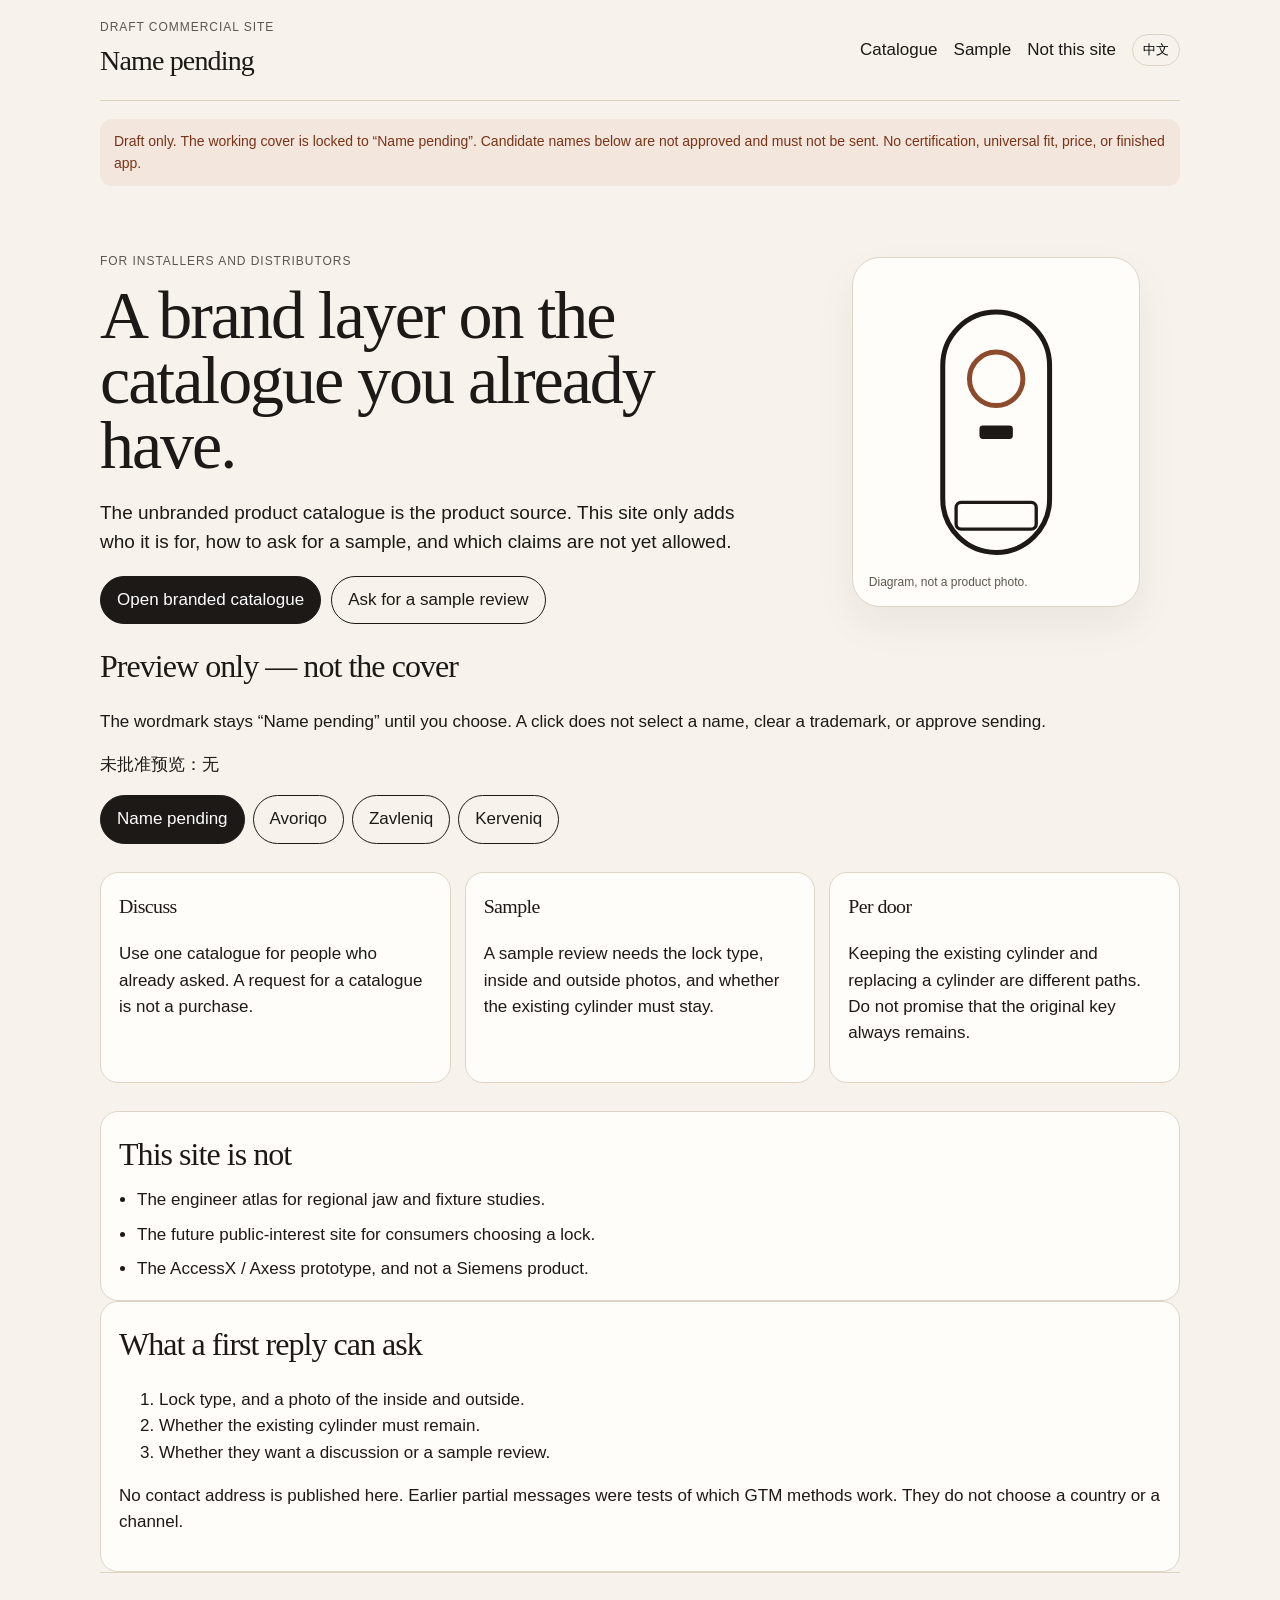
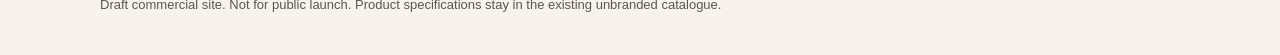
==== 60_website/index.html @ 026b2df5 "S10: 工作分支留档总览、品牌草稿和网站，不合并 main 把尚未入库的导航、候选名和问法抽取步骤提交到当前分支。网站草稿 5 个文件一并入库。不改默认分支。  Co-authored-by: ar" ====
<!DOCTYPE html>
<html lang="en" data-lang="en">
<head>
  <meta charset="utf-8">
  <meta name="viewport" content="width=device-width, initial-scale=1">
  <title>Brand draft — installer catalogue site</title>
  <link rel="stylesheet" href="styles.css">
</head>
<body>
  <header class="wrap top">
    <a class="brand-lockup" href="index.html">
      <span class="eyebrow en">Draft commercial site</span>
      <span class="eyebrow zh">商业网站草稿</span>
      <span class="wordmark" id="wordmark">Name pending</span>
    </a>
    <nav>
      <a href="catalog.html"><span class="en">Catalogue</span><span class="zh">目录</span></a>
      <a href="#sample"><span class="en">Sample</span><span class="zh">样品</span></a>
      <a href="#not"><span class="en">Not this site</span><span class="zh">不是这些站</span></a>
      <button class="lang" type="button" id="lang">中文</button>
    </nav>
  </header>

  <main class="wrap">
    <p class="banner">
      <span class="en">Draft only. The working cover is locked to “Name pending”. Candidate names below are not approved and must not be sent. No certification, universal fit, price, or finished app.</span>
      <span class="zh">仅为草稿。本版封面锁定为“Name pending”。下面的候选名未批准，不能外发。不声称认证、全门适配、价格或成品 App。</span>
    </p>

    <section class="hero">
      <div>
        <p class="eyebrow en">For installers and distributors</p>
        <p class="eyebrow zh">给安装商和分销</p>
        <h1>
          <span class="en">A brand layer on the catalogue you already have.</span>
          <span class="zh">在已完成的无品牌目录上加品牌层。</span>
        </h1>
        <p class="lede en">The unbranded product catalogue is the product source. This site only adds who it is for, how to ask for a sample, and which claims are not yet allowed.</p>
        <p class="lede zh">无品牌产品目录仍是产品事实来源。这个网站只增加受众、样品询问方式，以及现在还不能写的声称。</p>
        <div class="actions">
          <a class="button solid" href="catalog.html"><span class="en">Open branded catalogue</span><span class="zh">打开品牌目录</span></a>
          <a class="button" href="#sample"><span class="en">Ask for a sample review</span><span class="zh">询问样品评估</span></a>
        </div>
      </div>
      <figure class="glyph">
        <svg viewBox="0 0 120 180" aria-hidden="true">
          <rect x="28" y="18" width="64" height="144" rx="32" fill="none" stroke="#1c1917" stroke-width="3"/>
          <circle cx="60" cy="58" r="16" fill="none" stroke="#8d4b2d" stroke-width="3"/>
          <rect x="50" y="86" width="20" height="8" rx="2" fill="#1c1917"/>
          <rect x="36" y="132" width="48" height="16" rx="3" fill="none" stroke="#1c1917" stroke-width="2"/>
        </svg>
        <figcaption class="en">Diagram, not a product photo.</figcaption>
        <figcaption class="zh">示意图，不是产品照片。</figcaption>
      </figure>
    </section>

    <section>
      <h2 class="en">Preview only — not the cover</h2>
      <h2 class="zh">只供预览，不是封面</h2>
      <p class="en">The wordmark stays “Name pending” until you choose. A click does not select a name, clear a trademark, or approve sending.</p>
      <p class="zh">在你点名之前，字标保持“Name pending”。点一下不会选定名字，也不会完成商标清查或批准外发。</p>
      <p id="preview-line">未批准预览：无</p>
      <div class="choices" id="choices">
        <button class="choice" type="button" data-brand="pending" aria-pressed="true">Name pending</button>
        <button class="choice" type="button" data-brand="avoriqo">Avoriqo</button>
        <button class="choice" type="button" data-brand="zavleniq">Zavleniq</button>
        <button class="choice" type="button" data-brand="kerveniq">Kerveniq</button>
      </div>
    </section>

    <section class="grid">
      <article class="card">
        <h3 class="en">Discuss</h3>
        <h3 class="zh">讨论</h3>
        <p class="en">Use one catalogue for people who already asked. A request for a catalogue is not a purchase.</p>
        <p class="zh">已经索取目录的人共用一份目录。索取目录不是采购。</p>
      </article>
      <article class="card">
        <h3 class="en">Sample</h3>
        <h3 class="zh">样品</h3>
        <p class="en">A sample review needs the lock type, inside and outside photos, and whether the existing cylinder must stay.</p>
        <p class="zh">样品评估需要锁型、内外照片，以及现有锁芯是否必须保留。</p>
      </article>
      <article class="card">
        <h3 class="en">Per door</h3>
        <h3 class="zh">逐门核对</h3>
        <p class="en">Keeping the existing cylinder and replacing a cylinder are different paths. Do not promise that the original key always remains.</p>
        <p class="zh">保留原锁芯和更换锁芯是两条路径。不能承诺原钥匙始终还能用。</p>
      </article>
    </section>

    <section class="sheet" id="not">
      <h2 class="en">This site is not</h2>
      <h2 class="zh">这个网站不是</h2>
      <ul class="no-list">
        <li class="en">The engineer atlas for regional jaw and fixture studies.</li>
        <li class="zh">给工程师研究区域夹爪和固定方式的资料站。</li>
        <li class="en">The future public-interest site for consumers choosing a lock.</li>
        <li class="zh">以后给消费者选配门锁的公益站。</li>
        <li class="en">The AccessX / Axess prototype, and not a Siemens product.</li>
        <li class="zh">AccessX／Axess 原型，也不是西门子产品。</li>
      </ul>
    </section>

    <section class="sheet" id="sample">
      <h2 class="en">What a first reply can ask</h2>
      <h2 class="zh">第一封回复可以问什么</h2>
      <ol>
        <li class="en">Lock type, and a photo of the inside and outside.</li>
        <li class="zh">锁型，以及内侧和外侧照片。</li>
        <li class="en">Whether the existing cylinder must remain.</li>
        <li class="zh">现有锁芯是否必须保留。</li>
        <li class="en">Whether they want a discussion or a sample review.</li>
        <li class="zh">他们要的是讨论，还是样品评估。</li>
      </ol>
      <p class="en">No contact address is published here. Earlier partial messages were tests of which GTM methods work. They do not choose a country or a channel.</p>
      <p class="zh">这里不公布联系地址。此前部分消息是为了测试哪些 GTM 方法有效，不能据此选定国家或渠道。</p>
    </section>
  </main>

  <footer class="wrap">
    <span class="en">Draft commercial site. Not for public launch. Product specifications stay in the existing unbranded catalogue.</span>
    <span class="zh">商业网站草稿。不是公开发布。产品规格仍以已完成的无品牌目录为准。</span>
  </footer>
  <script src="site.js"></script>
</body>
</html>
---- 60_website/styles.css ----
:root {
  --ink: #1c1917;
  --muted: #5c564e;
  --line: #ddd4c6;
  --paper: #f7f3ec;
  --card: #fffdf9;
  --copper: #8d4b2d;
  --copper-soft: #f3e6dc;
  --warn: #7a3418;
  --shadow: 0 18px 40px rgba(28, 25, 23, 0.06);
  --serif: "Iowan Old Style", "Palatino Linotype", Palatino, Georgia, serif;
  --sans: "Avenir Next", "Segoe UI", "PingFang SC", "Noto Sans SC", sans-serif;
}

* { box-sizing: border-box; }
html { scroll-behavior: smooth; }
body {
  margin: 0;
  color: var(--ink);
  background: var(--paper);
  font-family: var(--sans);
  font-size: 17px;
  line-height: 1.55;
}
a { color: var(--copper); }
img { max-width: 100%; }

.wrap { width: min(1080px, calc(100% - 32px)); margin: 0 auto; }
.top {
  display: flex;
  justify-content: space-between;
  gap: 16px;
  align-items: center;
  padding: 18px 0;
  border-bottom: 1px solid var(--line);
}
.brand-lockup { display: flex; flex-direction: column; gap: 2px; text-decoration: none; color: inherit; }
.wordmark { font-family: var(--serif); font-size: 28px; letter-spacing: -0.03em; }
.eyebrow { color: var(--muted); font-size: 12px; letter-spacing: 0.08em; text-transform: uppercase; }
nav { display: flex; gap: 16px; align-items: center; flex-wrap: wrap; }
nav a { text-decoration: none; color: var(--ink); }
.lang { border: 1px solid var(--line); background: transparent; border-radius: 999px; padding: 6px 10px; cursor: pointer; }

.banner, .draft-note {
  background: var(--copper-soft);
  color: var(--warn);
  border-radius: 12px;
  padding: 12px 14px;
  margin: 18px 0;
  font-size: 14px;
}
.hero { display: grid; grid-template-columns: 1.3fr 0.7fr; gap: 28px; padding: 36px 0 18px; }
h1, h2, h3 { font-family: var(--serif); font-weight: 500; letter-spacing: -0.03em; }
h1 { font-size: clamp(40px, 6vw, 68px); line-height: 0.96; margin: 8px 0 14px; }
h2 { font-size: 32px; margin: 0 0 8px; }
.lede { font-size: 19px; max-width: 42rem; }
.actions { display: flex; gap: 10px; flex-wrap: wrap; margin-top: 18px; }
.button, button.choice {
  border-radius: 999px;
  padding: 10px 16px;
  text-decoration: none;
  border: 1px solid var(--ink);
  color: var(--ink);
  background: transparent;
  cursor: pointer;
  font: inherit;
}
.button.solid, button.choice[aria-pressed="true"] { background: var(--ink); color: white; }

.glyph {
  background: var(--card);
  border: 1px solid var(--line);
  border-radius: 28px;
  min-height: 280px;
  box-shadow: var(--shadow);
  display: grid;
  place-items: center;
  position: relative;
}
.glyph svg { width: min(220px, 70%); height: auto; }
.glyph figcaption { position: absolute; left: 16px; bottom: 14px; color: var(--muted); font-size: 12px; }

.grid { display: grid; grid-template-columns: repeat(3, 1fr); gap: 14px; padding: 10px 0 28px; }
.card, .sheet {
  background: var(--card);
  border: 1px solid var(--line);
  border-radius: 18px;
  padding: 18px;
}
.card h3 { margin-top: 0; }
.no-list { margin: 0; padding-left: 18px; }
.no-list li + li { margin-top: 8px; }

.choices { display: flex; gap: 8px; flex-wrap: wrap; margin: 12px 0 18px; }
footer { border-top: 1px solid var(--line); color: var(--muted); font-size: 13px; padding: 22px 0 40px; }

.catalog { width: min(860px, calc(100% - 32px)); margin: 24px auto 48px; }
.cover {
  background: var(--ink);
  color: white;
  border-radius: 28px;
  padding: 42px 36px;
  min-height: 420px;
  display: flex;
  flex-direction: column;
  justify-content: space-between;
}
.cover .wordmark { font-size: 64px; }
.cover p { max-width: 36rem; color: #f3eadf; }
.page { margin-top: 16px; }
table { width: 100%; border-collapse: collapse; font-size: 15px; }
th, td { text-align: left; vertical-align: top; border-top: 1px solid var(--line); padding: 10px 8px; }
th { color: var(--muted); font-weight: 600; width: 28%; }

[data-lang="en"] .zh, [data-lang="zh"] .en { display: none; }

@media (max-width: 800px) {
  .hero, .grid { grid-template-columns: 1fr; }
  .cover .wordmark { font-size: 46px; }
}
@media print {
  .top, .banner, .choices, footer, .no-print { display: none !important; }
  body { background: white; }
  .cover, .sheet { break-inside: avoid; box-shadow: none; }
}
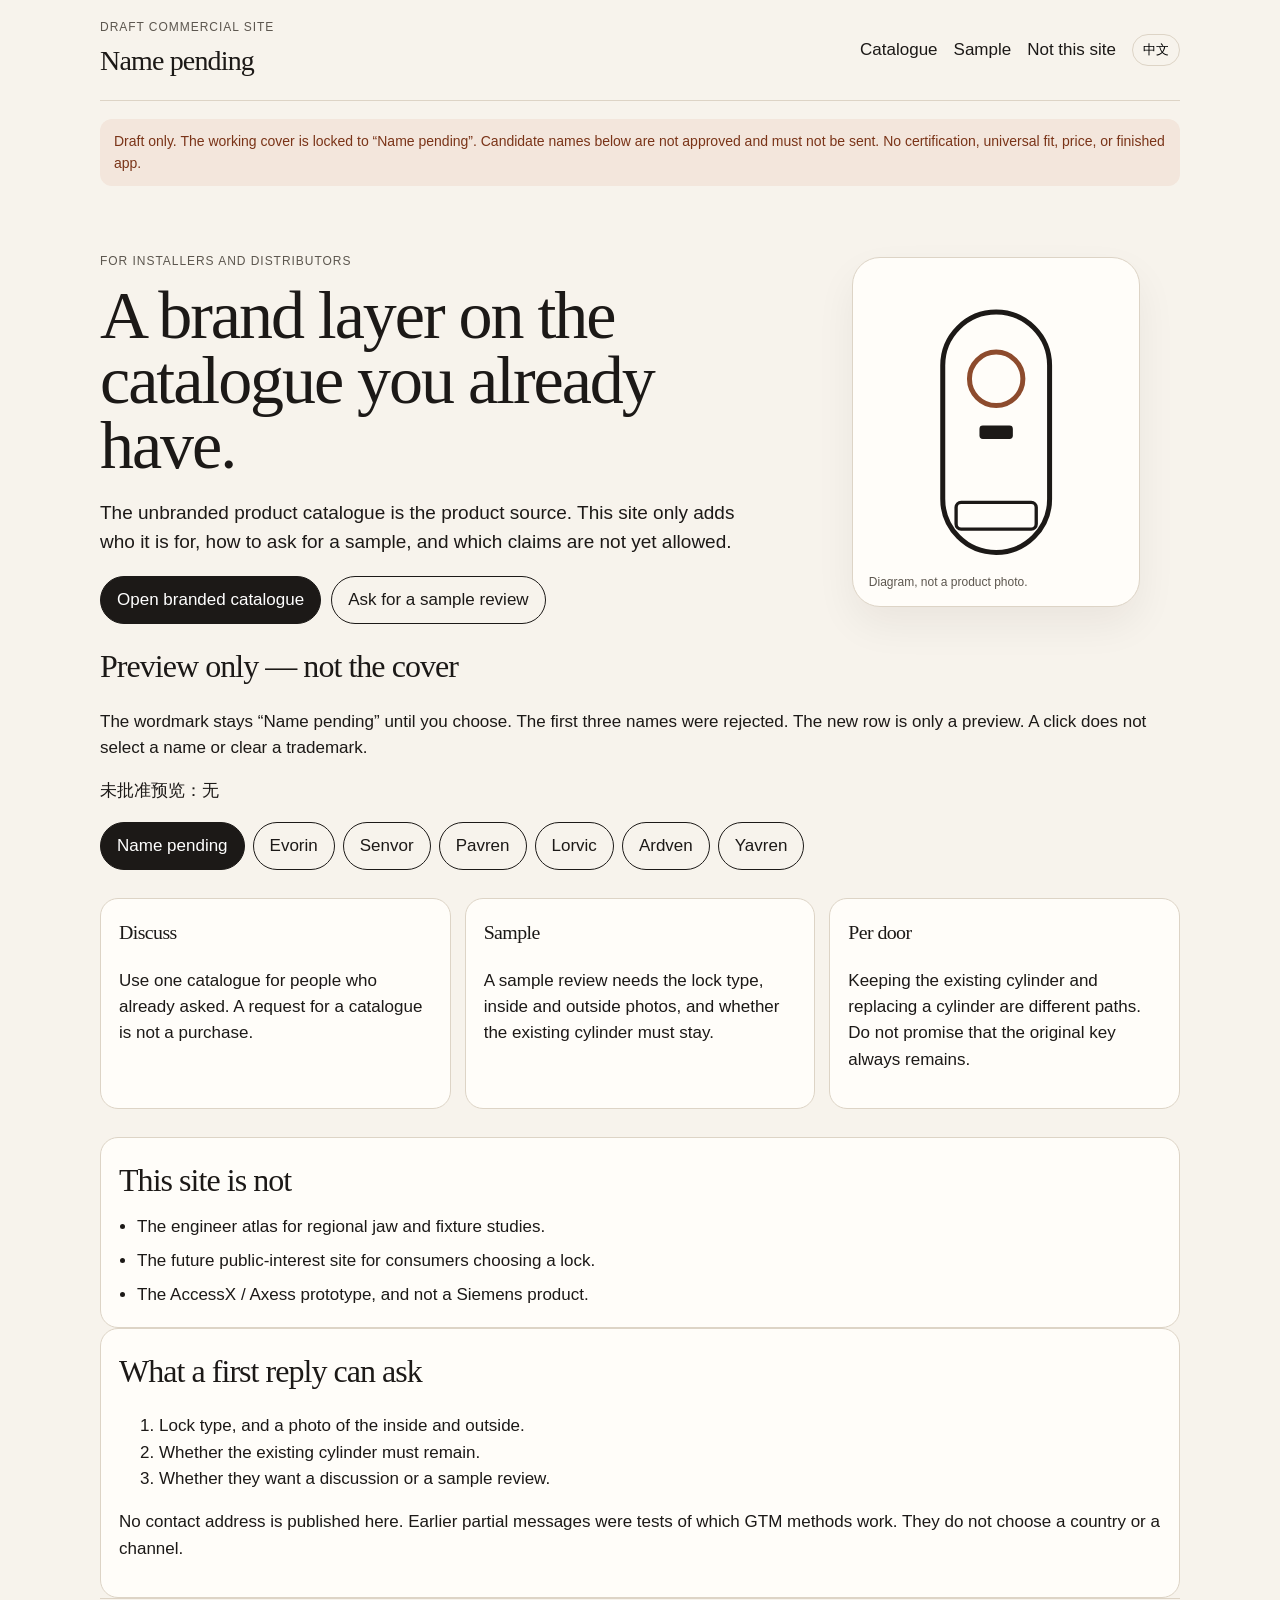
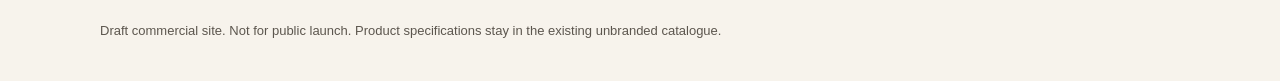
==== commit a477f4ce: "S10: 中文文件名改为英文，只留在工作分支 Diff 里的 Unknown file 是中文文件名。改成英文名并记下不合并进 main。三个旧候选已否，封面仍未选定。  Co-authored-by" ====
--- a/60_website/index.html
+++ b/60_website/index.html
@@ -57,14 +57,17 @@
     <section>
       <h2 class="en">Preview only — not the cover</h2>
       <h2 class="zh">只供预览，不是封面</h2>
-      <p class="en">The wordmark stays “Name pending” until you choose. A click does not select a name, clear a trademark, or approve sending.</p>
-      <p class="zh">在你点名之前，字标保持“Name pending”。点一下不会选定名字，也不会完成商标清查或批准外发。</p>
+      <p class="en">The wordmark stays “Name pending” until you choose. The first three names were rejected. The new row is only a preview. A click does not select a name or clear a trademark.</p>
+      <p class="zh">在你点名之前，字标保持“Name pending”。前三个名字已否。新的一行只是预览。点一下不会选定，也不会完成商标清查。</p>
       <p id="preview-line">未批准预览：无</p>
       <div class="choices" id="choices">
         <button class="choice" type="button" data-brand="pending" aria-pressed="true">Name pending</button>
-        <button class="choice" type="button" data-brand="avoriqo">Avoriqo</button>
-        <button class="choice" type="button" data-brand="zavleniq">Zavleniq</button>
-        <button class="choice" type="button" data-brand="kerveniq">Kerveniq</button>
+        <button class="choice" type="button" data-brand="evorin">Evorin</button>
+        <button class="choice" type="button" data-brand="senvor">Senvor</button>
+        <button class="choice" type="button" data-brand="pavren">Pavren</button>
+        <button class="choice" type="button" data-brand="lorvic">Lorvic</button>
+        <button class="choice" type="button" data-brand="ardven">Ardven</button>
+        <button class="choice" type="button" data-brand="yavren">Yavren</button>
       </div>
     </section>
 
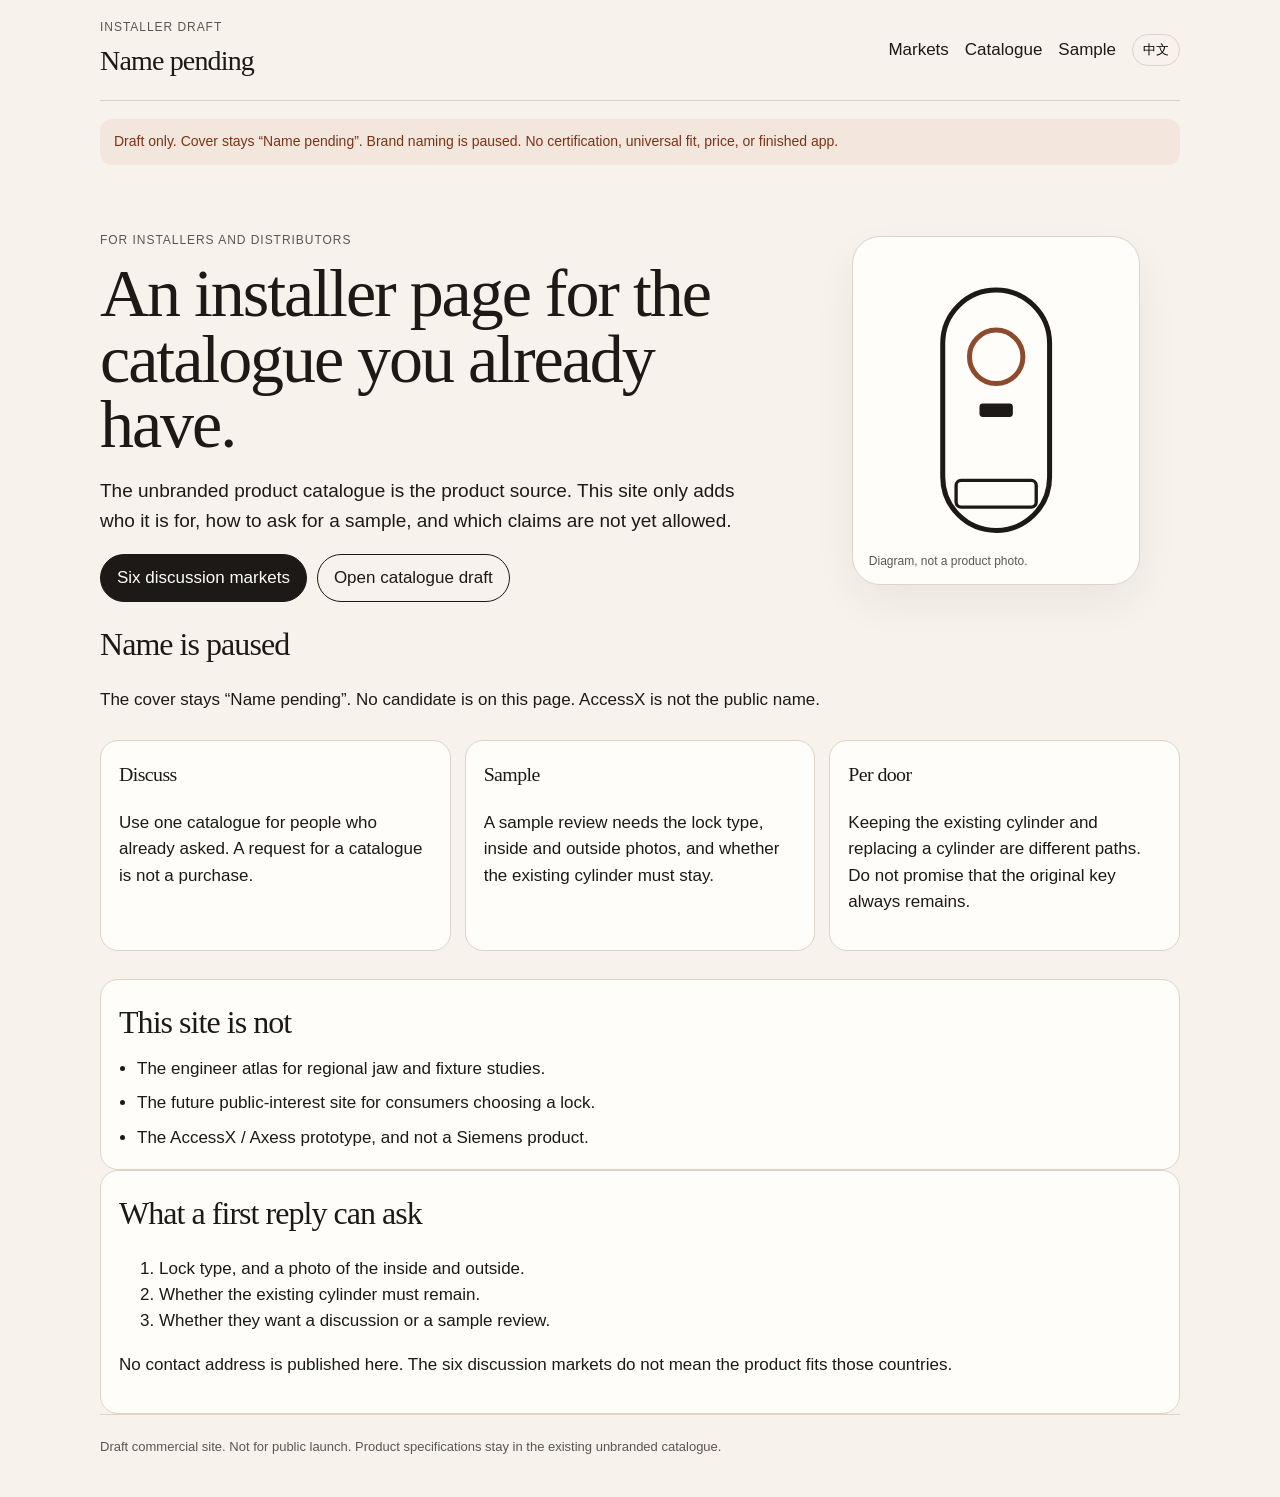
==== commit e2cefd04: "S10: 目录句子核对后瘦身，只留在工作分支 两份英中目录的工具文本已对照安装商页。冲突旧断言改由目录覆盖，星号目标不升格。不合并 main。  Co-authored-by: arena-agent" ====
--- a/60_website/index.html
+++ b/60_website/index.html
@@ -3,28 +3,28 @@
 <head>
   <meta charset="utf-8">
   <meta name="viewport" content="width=device-width, initial-scale=1">
-  <title>Brand draft — installer catalogue site</title>
+  <title>Installer draft — Name pending</title>
   <link rel="stylesheet" href="styles.css">
 </head>
 <body>
   <header class="wrap top">
     <a class="brand-lockup" href="index.html">
-      <span class="eyebrow en">Draft commercial site</span>
-      <span class="eyebrow zh">商业网站草稿</span>
+      <span class="eyebrow en">Installer draft</span>
+      <span class="eyebrow zh">安装商草稿</span>
       <span class="wordmark" id="wordmark">Name pending</span>
     </a>
     <nav>
+      <a href="markets.html"><span class="en">Markets</span><span class="zh">市场</span></a>
       <a href="catalog.html"><span class="en">Catalogue</span><span class="zh">目录</span></a>
       <a href="#sample"><span class="en">Sample</span><span class="zh">样品</span></a>
-      <a href="#not"><span class="en">Not this site</span><span class="zh">不是这些站</span></a>
       <button class="lang" type="button" id="lang">中文</button>
     </nav>
   </header>
 
   <main class="wrap">
     <p class="banner">
-      <span class="en">Draft only. The working cover is locked to “Name pending”. Candidate names below are not approved and must not be sent. No certification, universal fit, price, or finished app.</span>
-      <span class="zh">仅为草稿。本版封面锁定为“Name pending”。下面的候选名未批准，不能外发。不声称认证、全门适配、价格或成品 App。</span>
+      <span class="en">Draft only. Cover stays “Name pending”. Brand naming is paused. No certification, universal fit, price, or finished app.</span>
+      <span class="zh">仅为草稿。封面保持“Name pending”。品牌取名先暂停。不声称认证、全门适配、价格或成品 App。</span>
     </p>
 
     <section class="hero">
@@ -32,14 +32,14 @@
         <p class="eyebrow en">For installers and distributors</p>
         <p class="eyebrow zh">给安装商和分销</p>
         <h1>
-          <span class="en">A brand layer on the catalogue you already have.</span>
-          <span class="zh">在已完成的无品牌目录上加品牌层。</span>
+          <span class="en">An installer page for the catalogue you already have.</span>
+          <span class="zh">给安装商看的页面，产品事实仍是已完成的无品牌目录。</span>
         </h1>
         <p class="lede en">The unbranded product catalogue is the product source. This site only adds who it is for, how to ask for a sample, and which claims are not yet allowed.</p>
         <p class="lede zh">无品牌产品目录仍是产品事实来源。这个网站只增加受众、样品询问方式，以及现在还不能写的声称。</p>
         <div class="actions">
-          <a class="button solid" href="catalog.html"><span class="en">Open branded catalogue</span><span class="zh">打开品牌目录</span></a>
-          <a class="button" href="#sample"><span class="en">Ask for a sample review</span><span class="zh">询问样品评估</span></a>
+          <a class="button solid" href="markets.html"><span class="en">Six discussion markets</span><span class="zh">六个讨论市场</span></a>
+          <a class="button" href="catalog.html"><span class="en">Open catalogue draft</span><span class="zh">打开目录草稿</span></a>
         </div>
       </div>
       <figure class="glyph">
@@ -55,20 +55,10 @@
     </section>
 
     <section>
-      <h2 class="en">Preview only — not the cover</h2>
-      <h2 class="zh">只供预览，不是封面</h2>
-      <p class="en">The wordmark stays “Name pending” until you choose. The first three names were rejected. The new row is only a preview. A click does not select a name or clear a trademark.</p>
-      <p class="zh">在你点名之前，字标保持“Name pending”。前三个名字已否。新的一行只是预览。点一下不会选定，也不会完成商标清查。</p>
-      <p id="preview-line">未批准预览：无</p>
-      <div class="choices" id="choices">
-        <button class="choice" type="button" data-brand="pending" aria-pressed="true">Name pending</button>
-        <button class="choice" type="button" data-brand="evorin">Evorin</button>
-        <button class="choice" type="button" data-brand="senvor">Senvor</button>
-        <button class="choice" type="button" data-brand="pavren">Pavren</button>
-        <button class="choice" type="button" data-brand="lorvic">Lorvic</button>
-        <button class="choice" type="button" data-brand="ardven">Ardven</button>
-        <button class="choice" type="button" data-brand="yavren">Yavren</button>
-      </div>
+      <h2 class="en">Name is paused</h2>
+      <h2 class="zh">名字先暂停</h2>
+      <p class="en">The cover stays “Name pending”. No candidate is on this page. AccessX is not the public name.</p>
+      <p class="zh">封面保持“Name pending”。本页不再放候选名。AccessX 不是对外名字。</p>
     </section>
 
     <section class="grid">
@@ -116,8 +106,8 @@
         <li class="en">Whether they want a discussion or a sample review.</li>
         <li class="zh">他们要的是讨论，还是样品评估。</li>
       </ol>
-      <p class="en">No contact address is published here. Earlier partial messages were tests of which GTM methods work. They do not choose a country or a channel.</p>
-      <p class="zh">这里不公布联系地址。此前部分消息是为了测试哪些 GTM 方法有效，不能据此选定国家或渠道。</p>
+      <p class="en">No contact address is published here. The six discussion markets do not mean the product fits those countries.</p>
+      <p class="zh">这里不公布联系地址。六个讨论市场不表示产品已适配这些国家。</p>
     </section>
   </main>
 
--- a/60_website/styles.css
+++ b/60_website/styles.css
@@ -92,6 +92,19 @@
 .no-list li + li { margin-top: 8px; }
 
 .choices { display: flex; gap: 8px; flex-wrap: wrap; margin: 12px 0 18px; }
+.market-list { display: grid; gap: 12px; margin: 8px 0 28px; }
+.market {
+  display: grid;
+  grid-template-columns: 72px 1fr;
+  gap: 14px;
+  background: var(--card);
+  border: 1px solid var(--line);
+  border-radius: 18px;
+  padding: 16px 18px;
+}
+.market b { font-family: var(--serif); font-size: 28px; color: var(--copper); }
+.market h3 { margin: 0 0 4px; }
+.market p { margin: 0; color: var(--muted); }
 footer { border-top: 1px solid var(--line); color: var(--muted); font-size: 13px; padding: 22px 0 40px; }
 
 .catalog { width: min(860px, calc(100% - 32px)); margin: 24px auto 48px; }
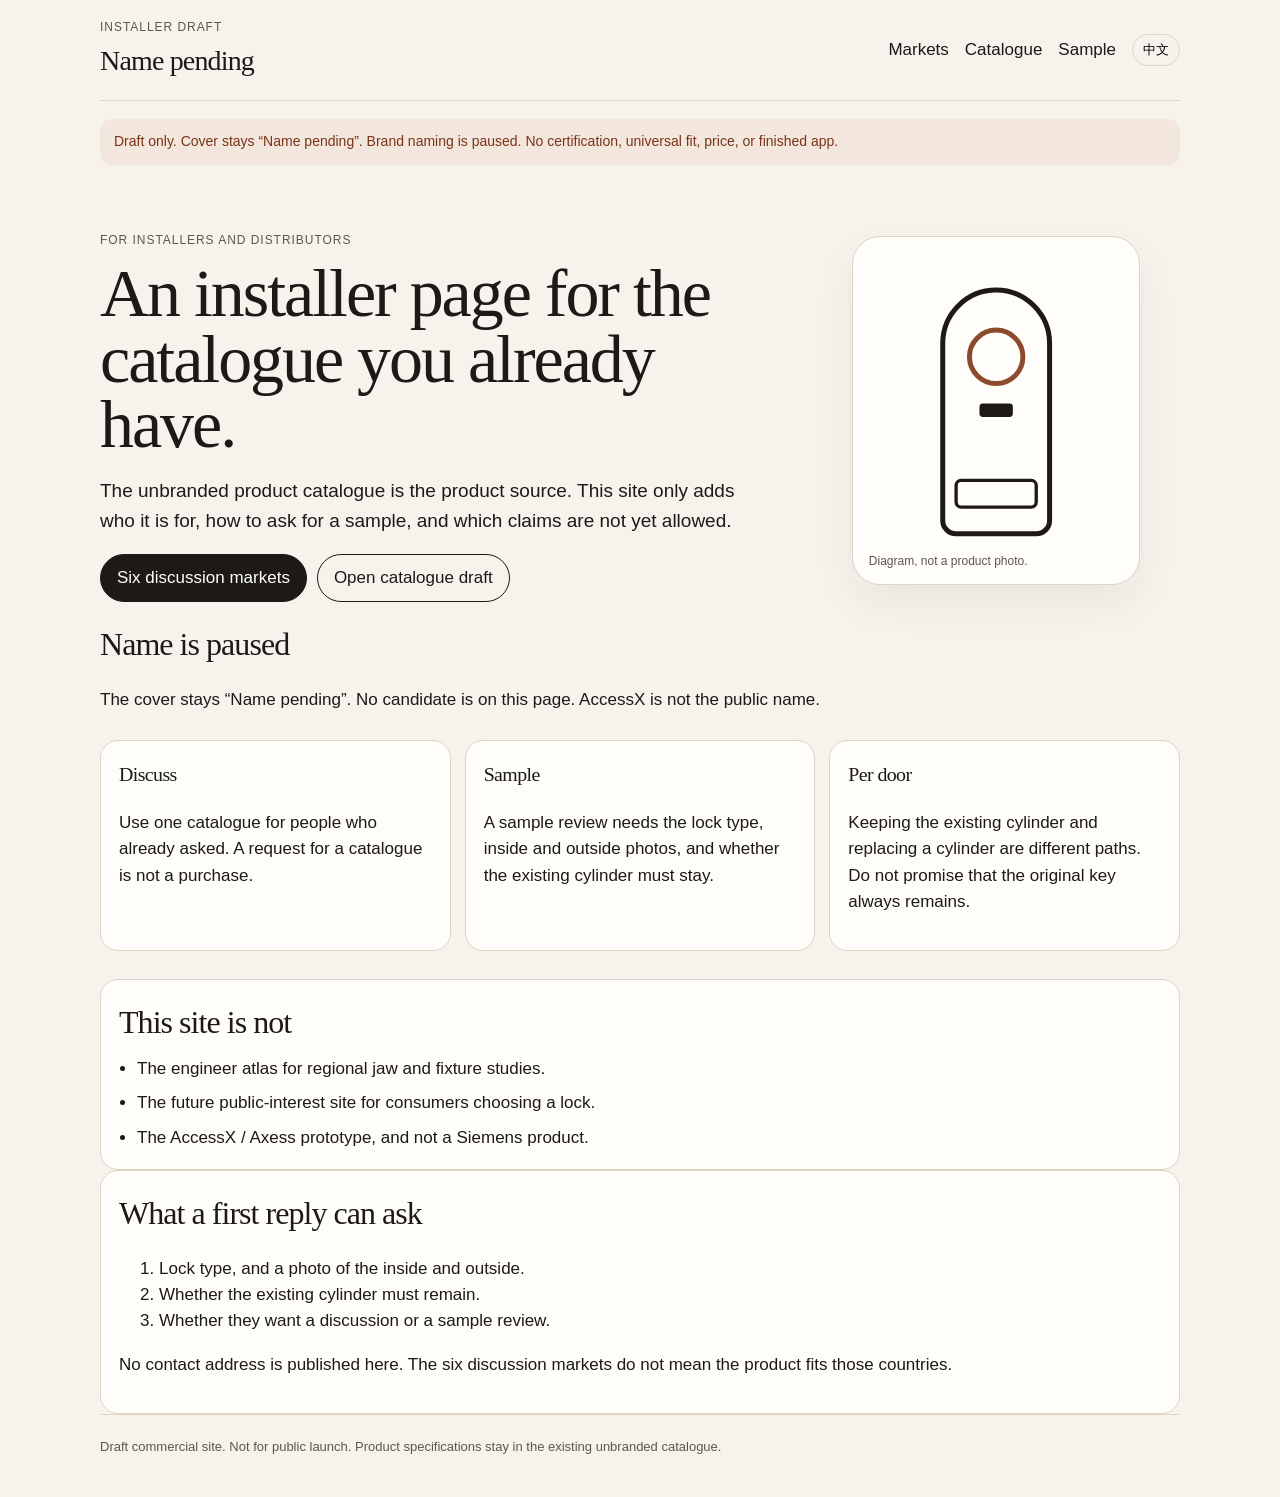
==== commit 78950ecc: "S10: 覆盖交接页旧架构并开始瘦身后的下一步，不碰 main Co-authored-by: arena-agent <297053741+arena-agent@users.noreply.git" ====
--- a/60_website/index.html
+++ b/60_website/index.html
@@ -44,7 +44,7 @@
       </div>
       <figure class="glyph">
         <svg viewBox="0 0 120 180" aria-hidden="true">
-          <rect x="28" y="18" width="64" height="144" rx="32" fill="none" stroke="#1c1917" stroke-width="3"/>
+          <path d="M28 50 A32 32 0 1 1 92 50 L92 156 A8 8 0 0 1 84 164 L36 164 A8 8 0 0 1 28 156 Z" fill="none" stroke="#1c1917" stroke-width="3"/>
           <circle cx="60" cy="58" r="16" fill="none" stroke="#8d4b2d" stroke-width="3"/>
           <rect x="50" y="86" width="20" height="8" rx="2" fill="#1c1917"/>
           <rect x="36" y="132" width="48" height="16" rx="3" fill="none" stroke="#1c1917" stroke-width="2"/>
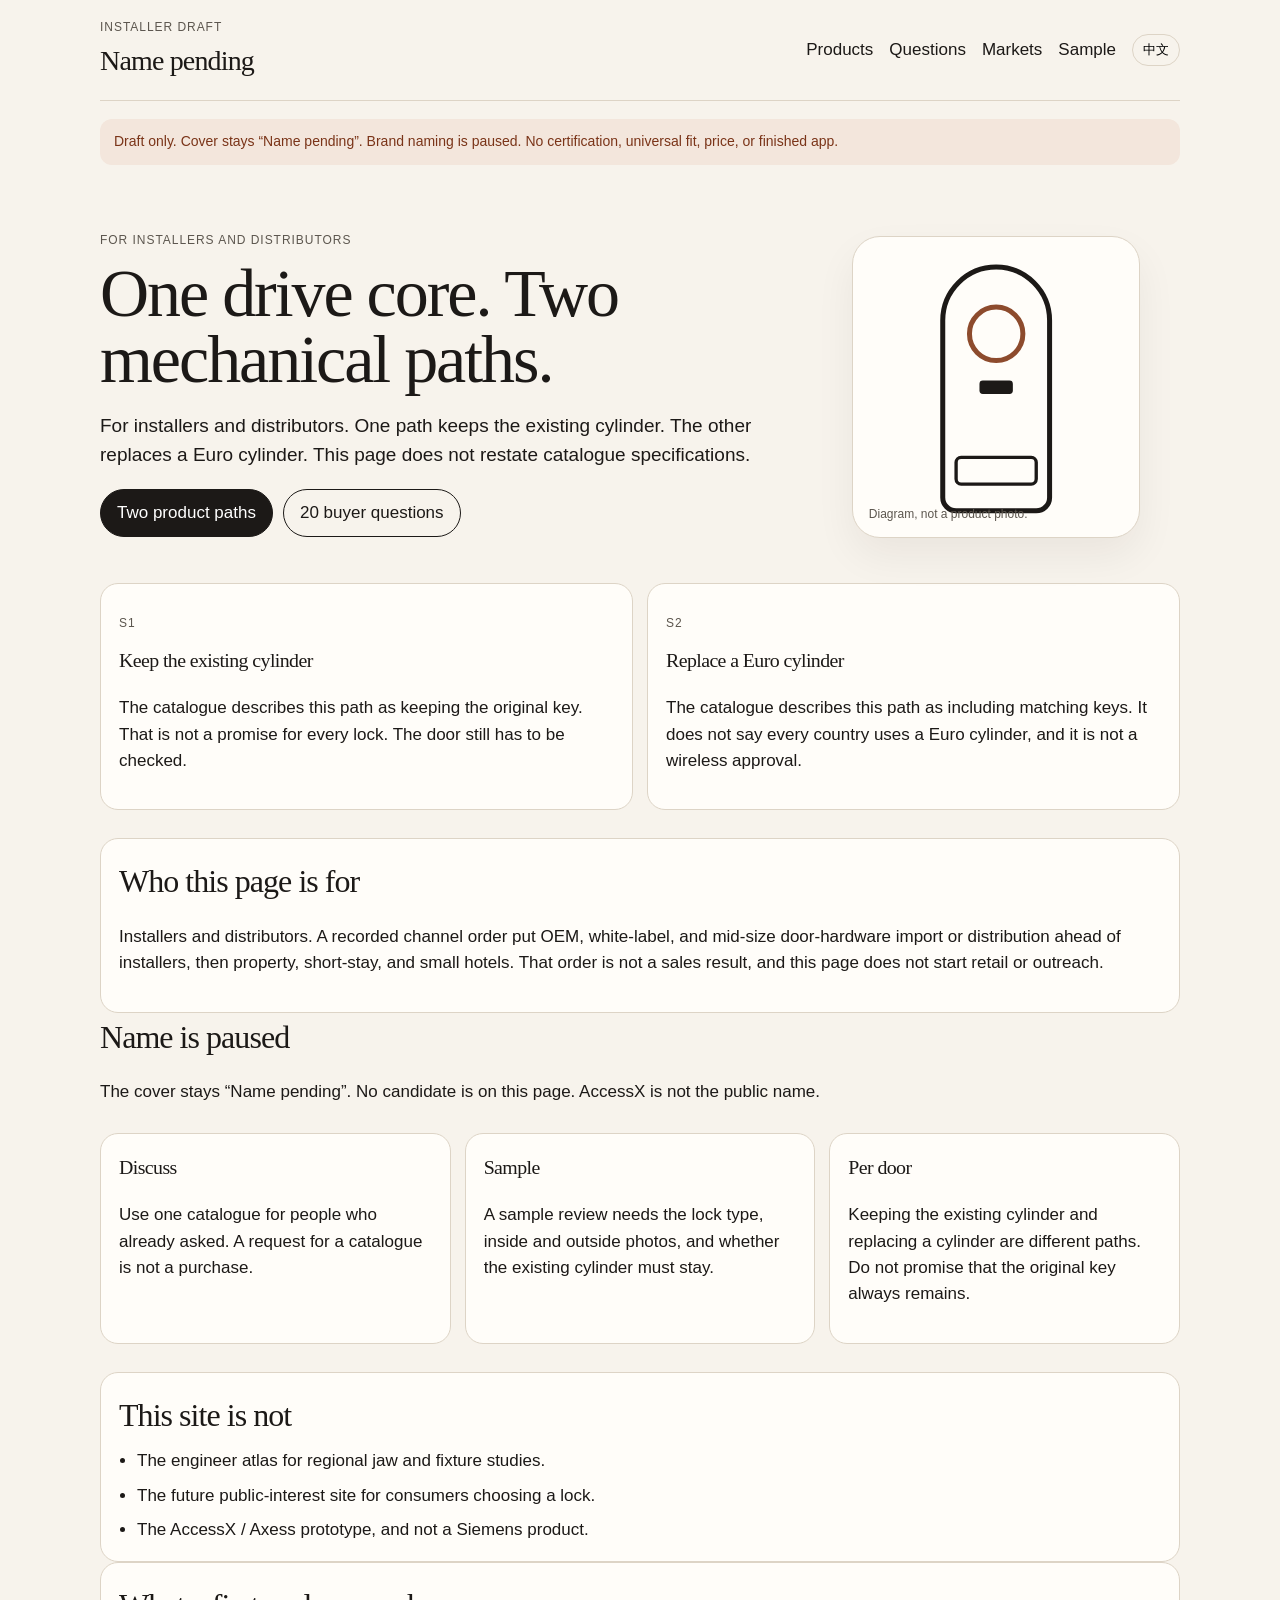
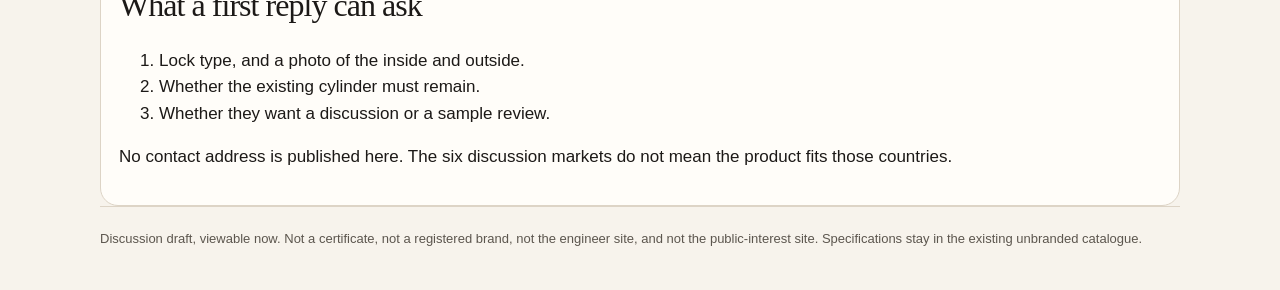
==== commit 85c50564: "S10: 记下线索画像边界和 20 问，只提交工作分支，不碰 main Co-authored-by: arena-agent <297053741+arena-agent@users.noreply" ====
--- a/60_website/index.html
+++ b/60_website/index.html
@@ -14,8 +14,9 @@
       <span class="wordmark" id="wordmark">Name pending</span>
     </a>
     <nav>
+      <a href="catalog.html"><span class="en">Products</span><span class="zh">产品</span></a>
+      <a href="questions.html"><span class="en">Questions</span><span class="zh">问题</span></a>
       <a href="markets.html"><span class="en">Markets</span><span class="zh">市场</span></a>
-      <a href="catalog.html"><span class="en">Catalogue</span><span class="zh">目录</span></a>
       <a href="#sample"><span class="en">Sample</span><span class="zh">样品</span></a>
       <button class="lang" type="button" id="lang">中文</button>
     </nav>
@@ -32,14 +33,14 @@
         <p class="eyebrow en">For installers and distributors</p>
         <p class="eyebrow zh">给安装商和分销</p>
         <h1>
-          <span class="en">An installer page for the catalogue you already have.</span>
-          <span class="zh">给安装商看的页面，产品事实仍是已完成的无品牌目录。</span>
+          <span class="en">One drive core. Two mechanical paths.</span>
+          <span class="zh">一个驱动核心。两条机械路径。</span>
         </h1>
-        <p class="lede en">The unbranded product catalogue is the product source. This site only adds who it is for, how to ask for a sample, and which claims are not yet allowed.</p>
-        <p class="lede zh">无品牌产品目录仍是产品事实来源。这个网站只增加受众、样品询问方式，以及现在还不能写的声称。</p>
+        <p class="lede en">For installers and distributors. One path keeps the existing cylinder. The other replaces a Euro cylinder. This page does not restate catalogue specifications.</p>
+        <p class="lede zh">给安装商和分销。一条路径保留现有锁芯。另一条更换欧标锁芯。本页不重写目录规格。</p>
         <div class="actions">
-          <a class="button solid" href="markets.html"><span class="en">Six discussion markets</span><span class="zh">六个讨论市场</span></a>
-          <a class="button" href="catalog.html"><span class="en">Open catalogue draft</span><span class="zh">打开目录草稿</span></a>
+          <a class="button solid" href="catalog.html"><span class="en">Two product paths</span><span class="zh">两条产品路径</span></a>
+          <a class="button" href="questions.html"><span class="en">20 buyer questions</span><span class="zh">20 个买家问题</span></a>
         </div>
       </div>
       <figure class="glyph">
@@ -52,6 +53,30 @@
         <figcaption class="en">Diagram, not a product photo.</figcaption>
         <figcaption class="zh">示意图，不是产品照片。</figcaption>
       </figure>
+    </section>
+
+    <section class="grid two">
+      <article class="card">
+        <p class="eyebrow">S1</p>
+        <h3 class="en">Keep the existing cylinder</h3>
+        <h3 class="zh">保留现有锁芯</h3>
+        <p class="en">The catalogue describes this path as keeping the original key. That is not a promise for every lock. The door still has to be checked.</p>
+        <p class="zh">目录把这条路径写成保留原钥匙。这不是对每一把锁的承诺。门仍要逐扇核对。</p>
+      </article>
+      <article class="card">
+        <p class="eyebrow">S2</p>
+        <h3 class="en">Replace a Euro cylinder</h3>
+        <h3 class="zh">更换欧标锁芯</h3>
+        <p class="en">The catalogue describes this path as including matching keys. It does not say every country uses a Euro cylinder, and it is not a wireless approval.</p>
+        <p class="zh">目录把这条路径写成随附匹配钥匙。它不表示每个国家都用欧标锁芯，也不是无线认证。</p>
+      </article>
+    </section>
+
+    <section class="sheet">
+      <h2 class="en">Who this page is for</h2>
+      <h2 class="zh">这一页给谁</h2>
+      <p class="en">Installers and distributors. A recorded channel order put OEM, white-label, and mid-size door-hardware import or distribution ahead of installers, then property, short-stay, and small hotels. That order is not a sales result, and this page does not start retail or outreach.</p>
+      <p class="zh">安装商和分销。已记录的渠道顺序是先 OEM、白牌和中型门五金进口或分销，再安装商，再物业、短租和小酒店。那不是成交结果，本页也不开始零售或外发。</p>
     </section>
 
     <section>
@@ -112,8 +137,8 @@
   </main>
 
   <footer class="wrap">
-    <span class="en">Draft commercial site. Not for public launch. Product specifications stay in the existing unbranded catalogue.</span>
-    <span class="zh">商业网站草稿。不是公开发布。产品规格仍以已完成的无品牌目录为准。</span>
+    <span class="en">Discussion draft, viewable now. Not a certificate, not a registered brand, not the engineer site, and not the public-interest site. Specifications stay in the existing unbranded catalogue.</span>
+    <span class="zh">讨论草稿，现在可以查看。不是认证站，不是已注册品牌，不是工程站，也不是公益站。规格仍以已完成的无品牌目录为准。</span>
   </footer>
   <script src="site.js"></script>
 </body>
--- a/60_website/styles.css
+++ b/60_website/styles.css
@@ -81,6 +81,10 @@
 .glyph figcaption { position: absolute; left: 16px; bottom: 14px; color: var(--muted); font-size: 12px; }
 
 .grid { display: grid; grid-template-columns: repeat(3, 1fr); gap: 14px; padding: 10px 0 28px; }
+.grid.two { grid-template-columns: 1fr 1fr; }
+.qa { display: grid; gap: 12px; margin: 8px 0 28px; }
+.qa h3 { font-size: 22px; margin: 6px 0; }
+.qa p { margin: 0; }
 .card, .sheet {
   background: var(--card);
   border: 1px solid var(--line);
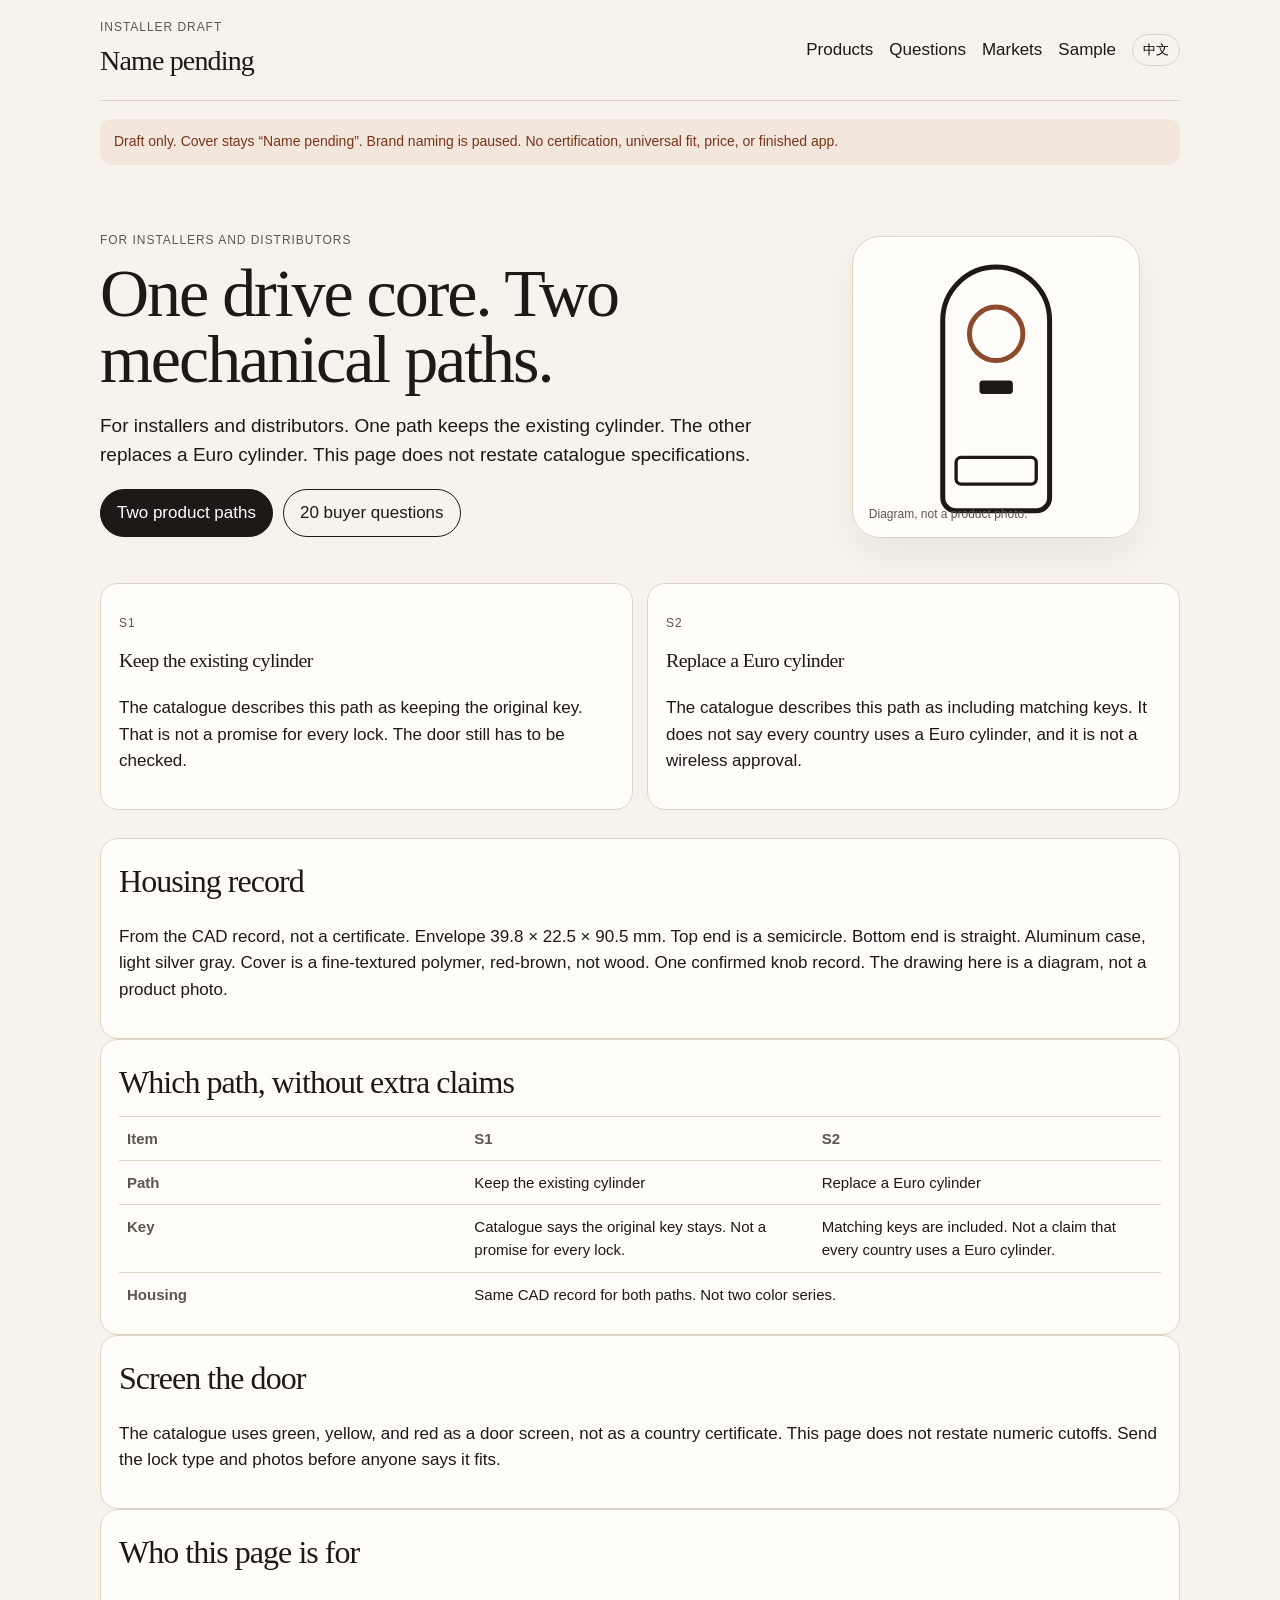
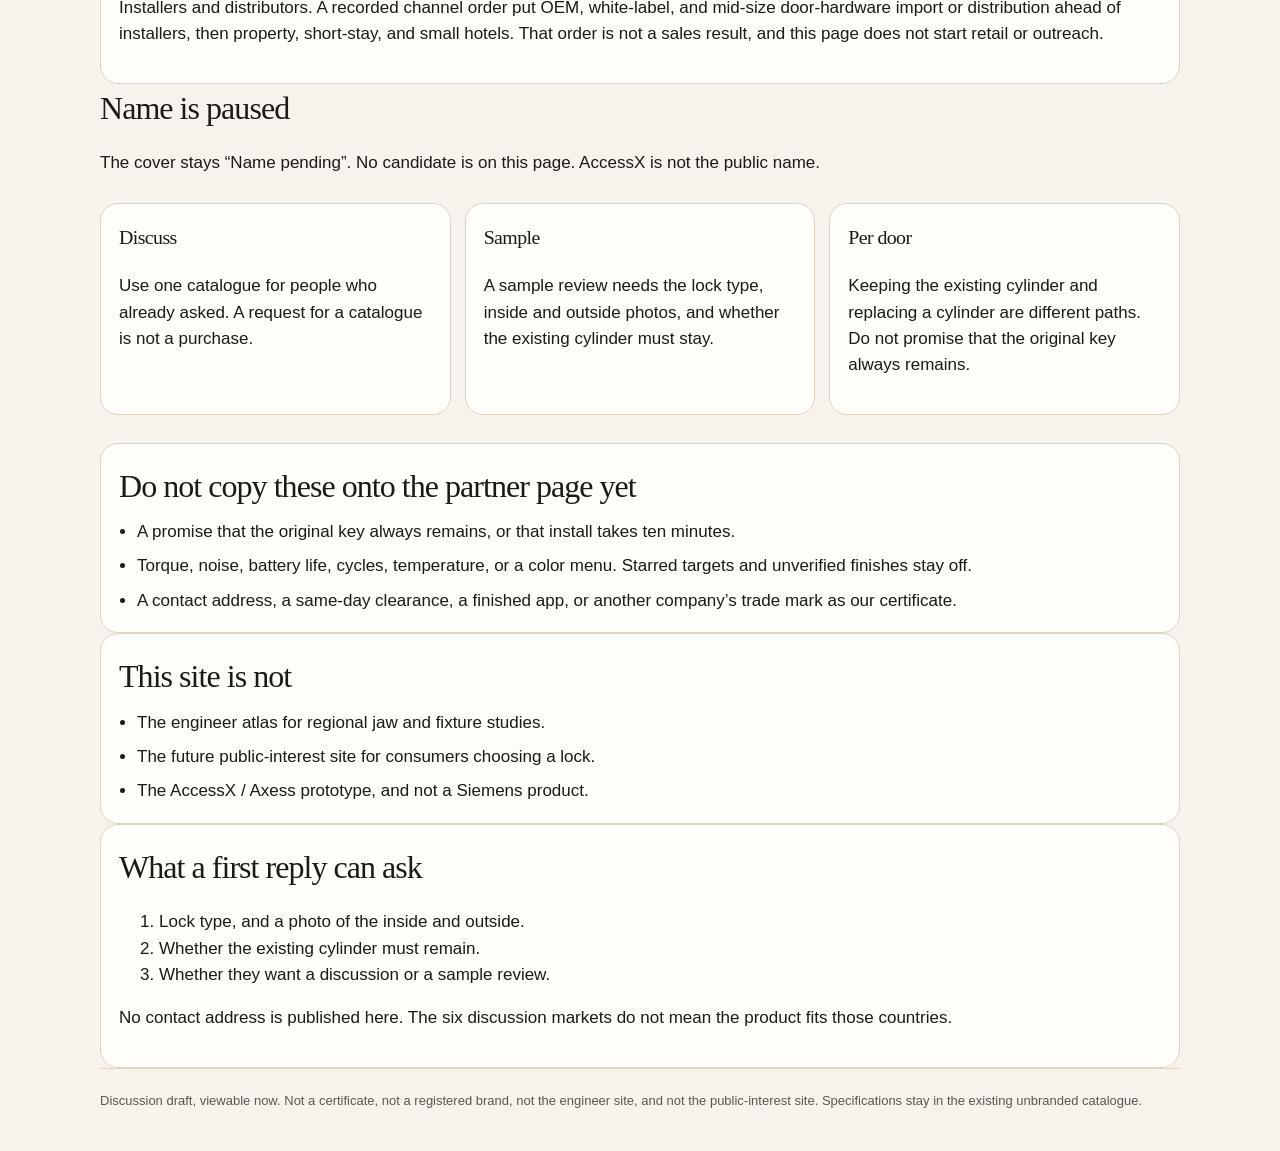
==== commit deee8771: "S10: 留下 Hermes 开工页，瘦身结束，只提交工作分支，不碰 main Co-authored-by: arena-agent <297053741+arena-agent@users.nor" ====
--- a/60_website/index.html
+++ b/60_website/index.html
@@ -72,6 +72,51 @@
       </article>
     </section>
 
+    <section class="sheet" id="housing">
+      <h2 class="en">Housing record</h2>
+      <h2 class="zh">外壳记录</h2>
+      <p class="en">From the CAD record, not a certificate. Envelope 39.8 × 22.5 × 90.5 mm. Top end is a semicircle. Bottom end is straight. Aluminum case, light silver gray. Cover is a fine-textured polymer, red-brown, not wood. One confirmed knob record. The drawing here is a diagram, not a product photo.</p>
+      <p class="zh">来自 CAD 记录，不是证书。包络 39.8 × 22.5 × 90.5 毫米。上端半圆，下端平直。铝壳，浅银灰。面盖是细密纹理聚合物，棕红，不是木材。旋钮只有一套已确认记录。这里的图是示意图，不是产品照片。</p>
+    </section>
+
+    <section class="sheet">
+      <h2 class="en">Which path, without extra claims</h2>
+      <h2 class="zh">两条路径，不另加声称</h2>
+      <table>
+        <tr>
+          <th class="en">Item</th><th class="zh">项</th>
+          <th>S1</th>
+          <th>S2</th>
+        </tr>
+        <tr>
+          <th class="en">Path</th><th class="zh">路径</th>
+          <td class="en">Keep the existing cylinder</td>
+          <td class="zh">保留现有锁芯</td>
+          <td class="en">Replace a Euro cylinder</td>
+          <td class="zh">更换欧标锁芯</td>
+        </tr>
+        <tr>
+          <th class="en">Key</th><th class="zh">钥匙</th>
+          <td class="en">Catalogue says the original key stays. Not a promise for every lock.</td>
+          <td class="zh">目录写保留原钥匙。不是对每一把锁的承诺。</td>
+          <td class="en">Matching keys are included. Not a claim that every country uses a Euro cylinder.</td>
+          <td class="zh">随附匹配钥匙。不表示每个国家都用欧标锁芯。</td>
+        </tr>
+        <tr>
+          <th class="en">Housing</th><th class="zh">外壳</th>
+          <td class="en" colspan="2">Same CAD record for both paths. Not two color series.</td>
+          <td class="zh" colspan="2">两条路径共用同一份 CAD 记录。不是两套配色。</td>
+        </tr>
+      </table>
+    </section>
+
+    <section class="sheet">
+      <h2 class="en">Screen the door</h2>
+      <h2 class="zh">先筛这扇门</h2>
+      <p class="en">The catalogue uses green, yellow, and red as a door screen, not as a country certificate. This page does not restate numeric cutoffs. Send the lock type and photos before anyone says it fits.</p>
+      <p class="zh">目录用绿、黄、红做门型筛选，不是国家证书。本页不重写数字门槛。说适用之前，先要锁型和照片。</p>
+    </section>
+
     <section class="sheet">
       <h2 class="en">Who this page is for</h2>
       <h2 class="zh">这一页给谁</h2>
@@ -105,6 +150,19 @@
         <p class="en">Keeping the existing cylinder and replacing a cylinder are different paths. Do not promise that the original key always remains.</p>
         <p class="zh">保留原锁芯和更换锁芯是两条路径。不能承诺原钥匙始终还能用。</p>
       </article>
+    </section>
+
+    <section class="sheet" id="hold">
+      <h2 class="en">Do not copy these onto the partner page yet</h2>
+      <h2 class="zh">这些先不要抄进合作页</h2>
+      <ul class="no-list">
+        <li class="en">A promise that the original key always remains, or that install takes ten minutes.</li>
+        <li class="zh">承诺原钥匙始终保留，或安装只要十分钟。</li>
+        <li class="en">Torque, noise, battery life, cycles, temperature, or a color menu. Starred targets and unverified finishes stay off.</li>
+        <li class="zh">扭矩、噪声、续航、循环、温度，或一套色板。星号目标和未核实的配色先不写。</li>
+        <li class="en">A contact address, a same-day clearance, a finished app, or another company’s trade mark as our certificate.</li>
+        <li class="zh">联系地址、当天放行、成品 App，或把对方协会标志写成我们的证书。</li>
+      </ul>
     </section>
 
     <section class="sheet" id="not">
